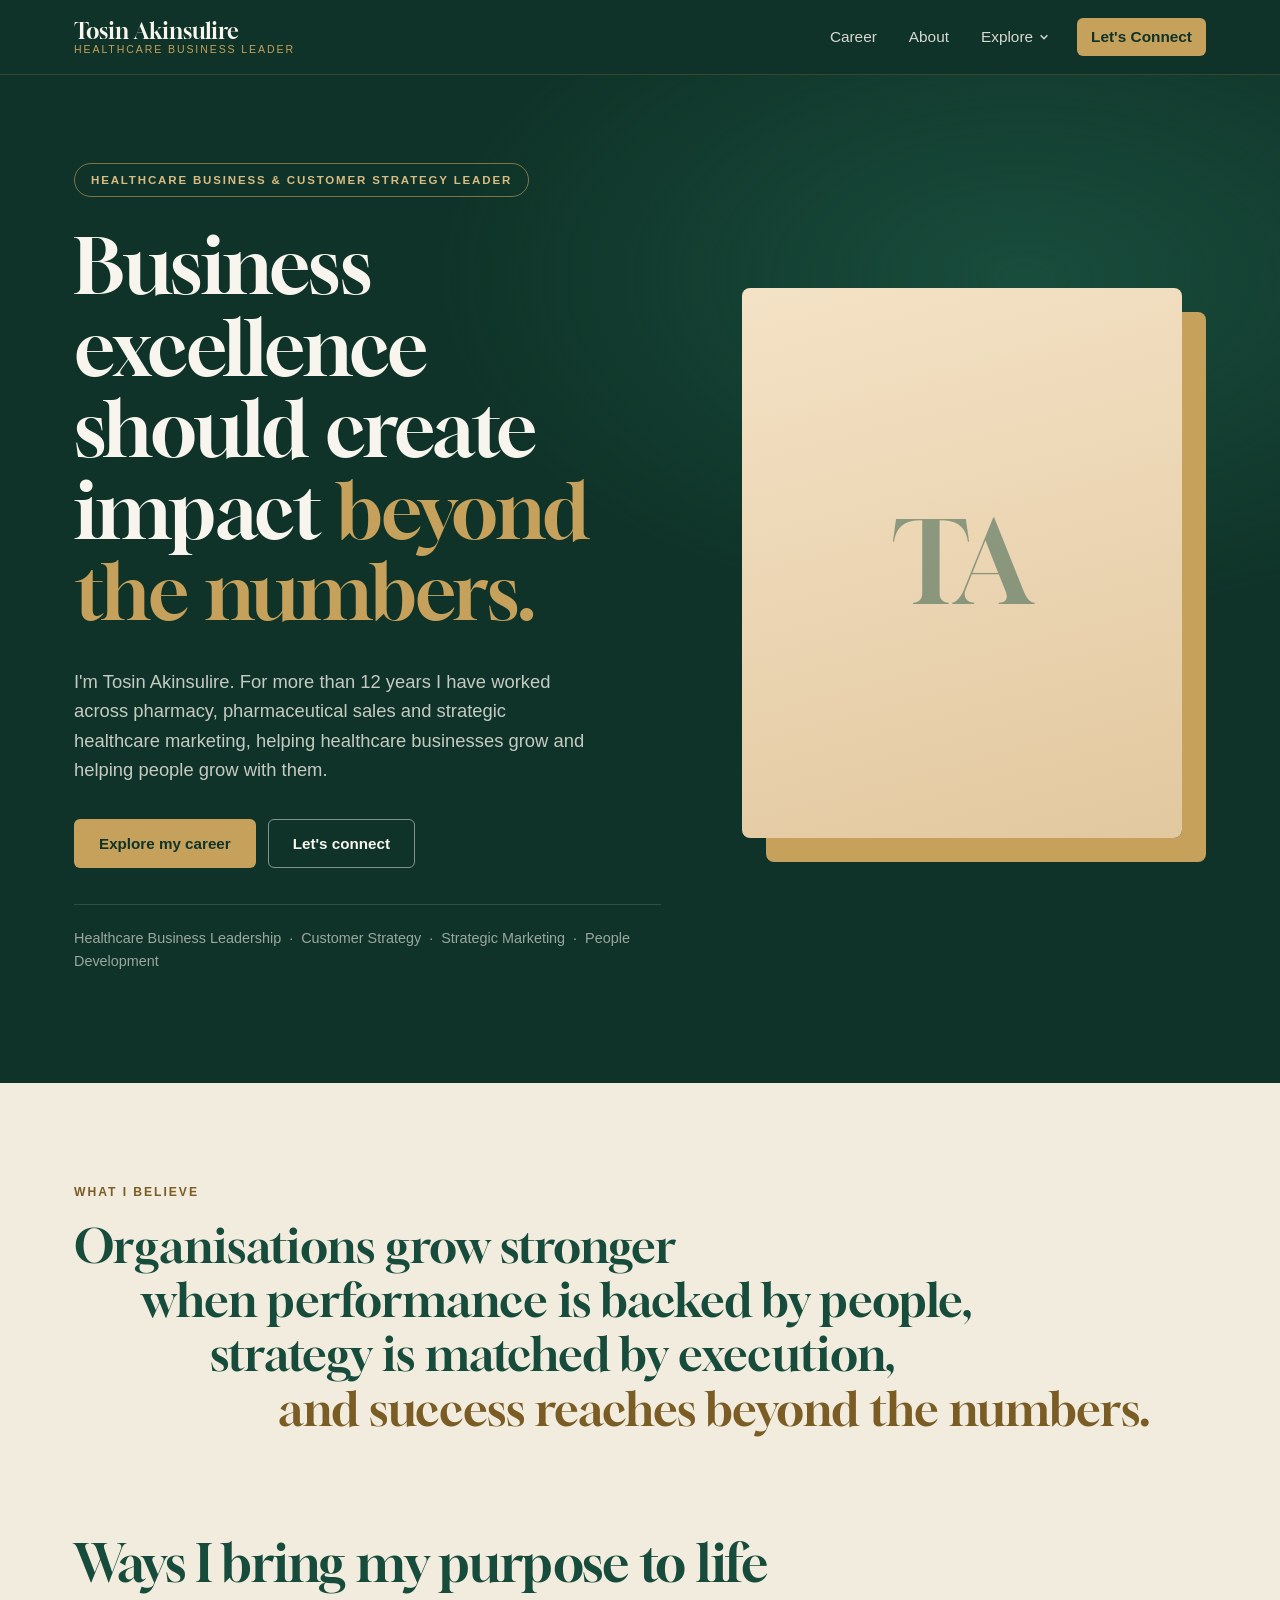
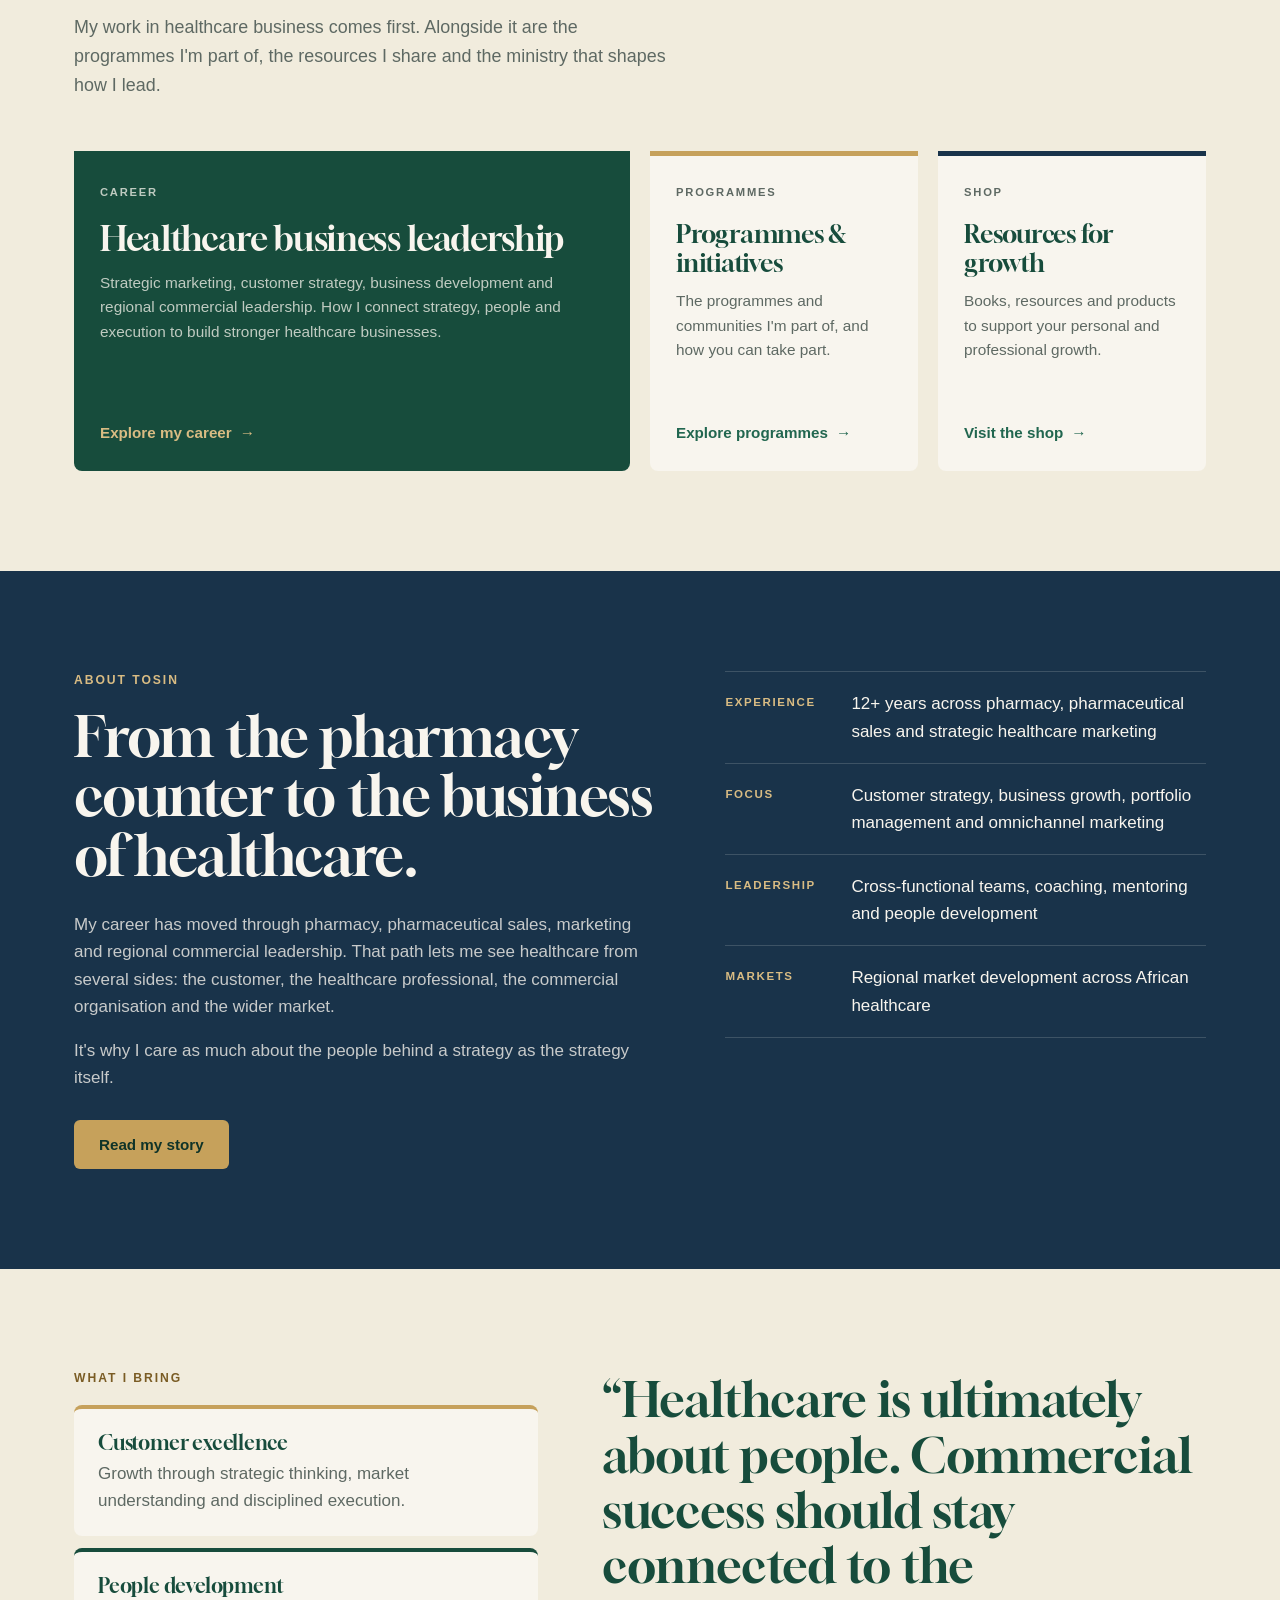
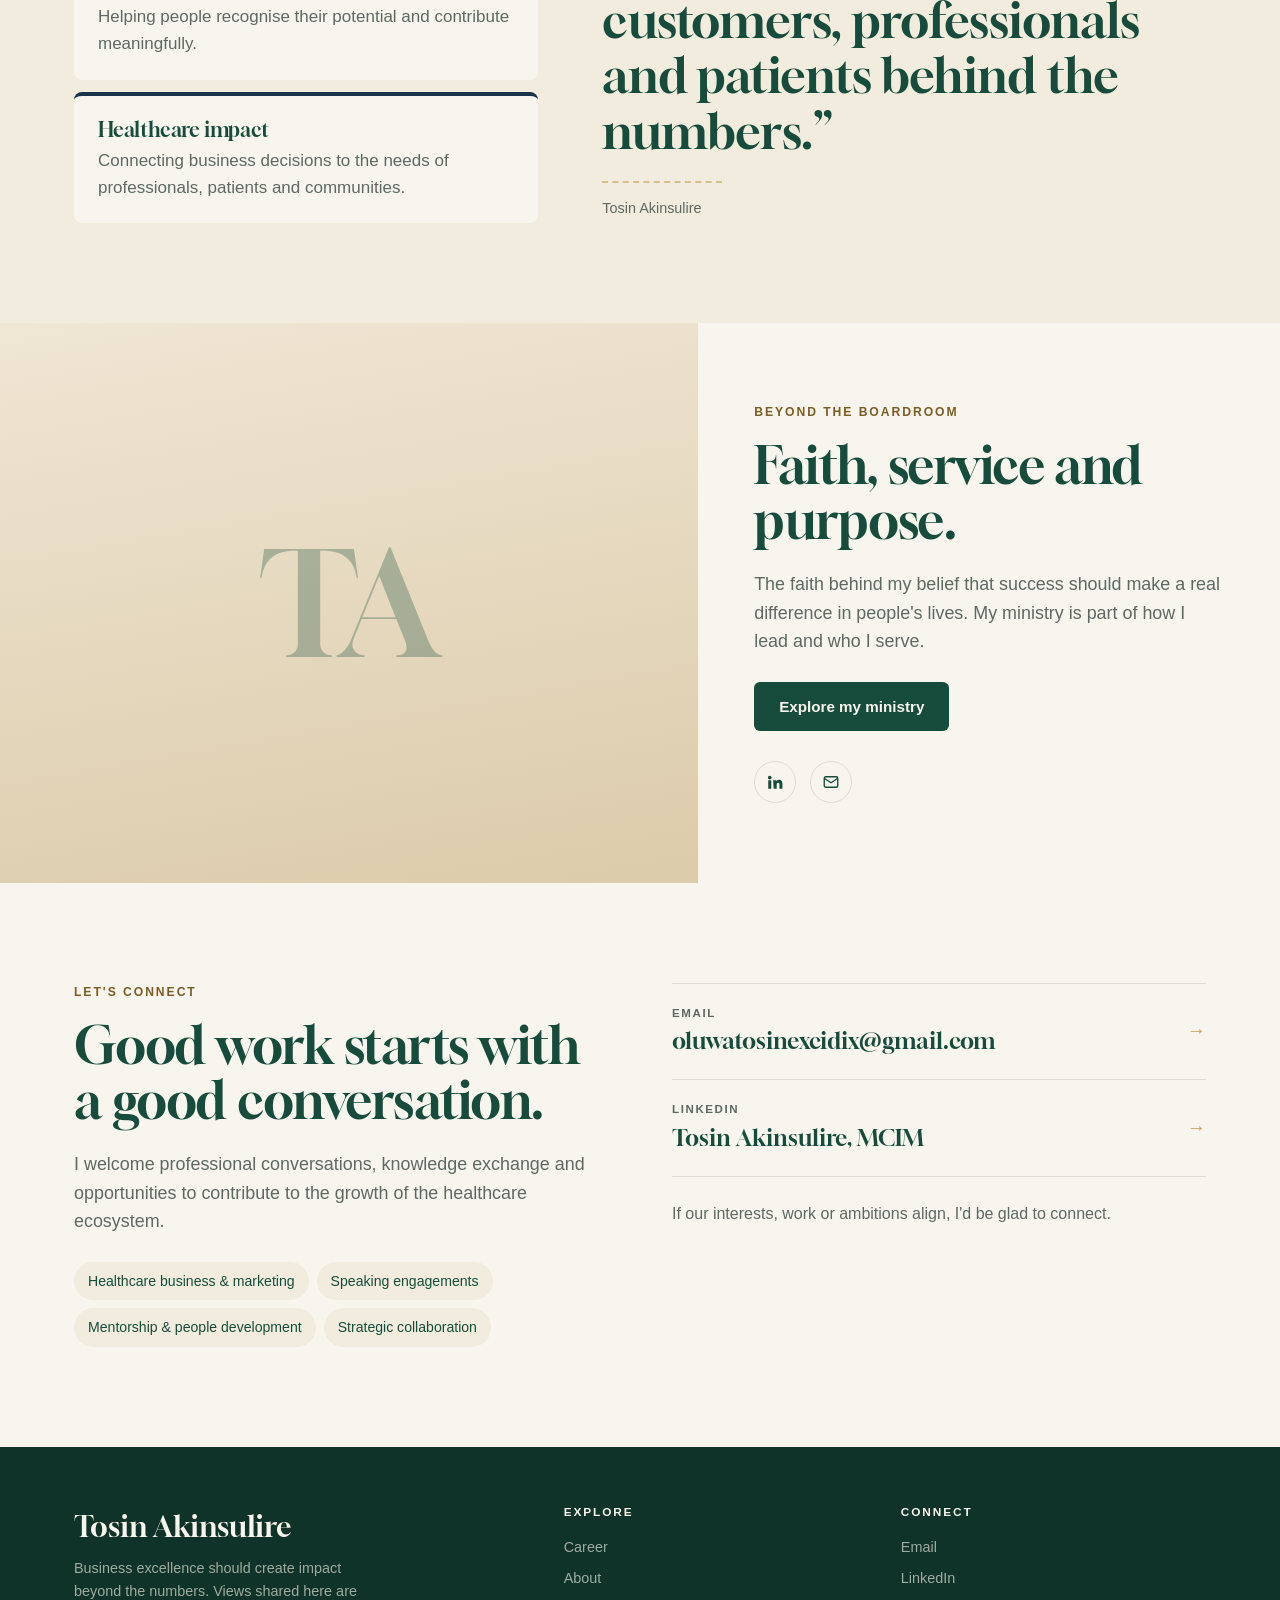
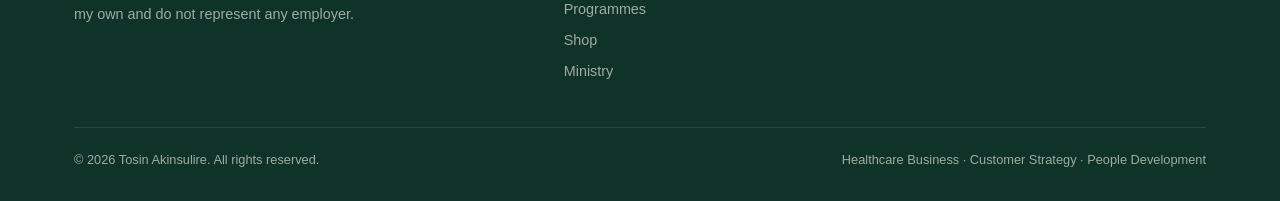
==== index.html @ 740248de "Tosin Akinsulire website Co-Authored-By: Claude Opus 5.5 <noreply@anthropic.com>" ====
<!doctype html>
<html lang="en">
<head>
<meta charset="utf-8">
<meta name="viewport" content="width=device-width, initial-scale=1">
<title>Tosin Akinsulire | Healthcare Business & Customer Strategy Leader</title>
<meta name="description" content="Tosin Akinsulire is a healthcare business and commercial leader with 12+ years across pharmacy, pharmaceutical sales and strategic healthcare marketing.">
<meta property="og:title" content="Tosin Akinsulire | Healthcare Business & Customer Strategy Leader">
<meta property="og:description" content="Tosin Akinsulire is a healthcare business and commercial leader with 12+ years across pharmacy, pharmaceutical sales and strategic healthcare marketing.">
<meta name="theme-color" content="#0F3328">
<link rel="preconnect" href="https://fonts.googleapis.com">
<link rel="preconnect" href="https://fonts.gstatic.com" crossorigin>
<link href="https://fonts.googleapis.com/css2?family=Gloock&family=Google+Sans+Flex:wght@400;500;600&display=swap" rel="stylesheet">
<link rel="stylesheet" href="assets/styles.css?v=3">
</head>
<body>
<header class="site-header">
  <div class="container nav">
    <a class="brand" href="index.html"><strong>Tosin Akinsulire</strong><small>Healthcare Business Leader</small></a>
    <button class="menu-toggle" aria-label="Open menu" aria-expanded="false"><svg viewBox="0 0 24 24" fill="none" stroke="currentColor" stroke-width="1.8"><path d="M4 7h16M4 12h16M4 17h16"/></svg></button>
    <ul class="nav-links">
      <li><a href="career.html">Career</a></li>
      <li><a href="about.html">About</a></li>
      <li class="has-dropdown">
        <button aria-expanded="false" aria-haspopup="true">Explore <svg class="caret" viewBox="0 0 12 12" fill="none" stroke="currentColor" stroke-width="1.8"><path d="M2 4l4 4 4-4"/></svg></button>
        <ul class="dropdown">
<li><a href="programmes.html"><strong>Programmes</strong><small>Initiatives and communities I'm part of</small></a></li>
<li><a href="shop.html"><strong>Shop</strong><small>Books, resources and products</small></a></li>
<li><a href="ministry.html"><strong>Ministry</strong><small>Faith, service and purpose</small></a></li>
        </ul>
      </li>
      <li><a class="nav-cta" href="#connect">Let's Connect</a></li>
    </ul>
  </div>
</header>
<main>
<section class="hero">
  <div class="container hero-grid">
    <div class="reveal">
      <span class="pill">Healthcare Business &amp; Customer Strategy Leader</span>
      <h1>Business excellence should create impact <span>beyond the numbers.</span></h1>
      <p class="intro">I'm Tosin Akinsulire. For more than 12 years I have worked across pharmacy, pharmaceutical sales and strategic healthcare marketing, helping healthcare businesses grow and helping people grow with them.</p>
      <div class="btn-row">
        <a class="btn btn-gold" href="career.html">Explore my career</a>
        <a class="btn btn-outline" href="#connect">Let's connect</a>
      </div>
      <p class="roles">Healthcare Business Leadership &nbsp;&middot;&nbsp; Customer Strategy &nbsp;&middot;&nbsp; Strategic Marketing &nbsp;&middot;&nbsp; People Development</p>
    </div>
    <div class="portrait reveal"><span class="monogram">TA</span><img src="assets/tosin.jpg" alt="Portrait of Tosin Akinsulire" onerror="this.remove()"></div>
  </div>
</section>

<section>
  <div class="container">
    <span class="kicker reveal">What I believe</span>
    <p class="manifesto reveal">
      <span>Organisations grow stronger</span>
      <span>when performance is backed by people,</span>
      <span>strategy is matched by execution,</span>
      <span>and success reaches beyond the numbers.</span>
    </p>
  </div>
</section>

<section style="padding-top:0">
  <div class="container">
    <div class="section-head reveal">
      <h2>Ways I bring my purpose to life</h2>
      <p class="lead">My work in healthcare business comes first. Alongside it are the programmes I'm part of, the resources I share and the ministry that shapes how I lead.</p>
    </div>
    <div class="ways">
      <a class="way lead-way reveal" href="career.html">
        <span class="tag">Career</span>
        <h3>Healthcare business leadership</h3>
        <p>Strategic marketing, customer strategy, business development and regional commercial leadership. How I connect strategy, people and execution to build stronger healthcare businesses.</p>
        <span class="explore">Explore my career</span>
      </a>
      <a class="way reveal" href="programmes.html">
        <span class="tag">Programmes</span>
        <h3>Programmes &amp; initiatives</h3>
        <p>The programmes and communities I'm part of, and how you can take part.</p>
        <span class="explore">Explore programmes</span>
      </a>
      <a class="way reveal" href="shop.html">
        <span class="tag">Shop</span>
        <h3>Resources for growth</h3>
        <p>Books, resources and products to support your personal and professional growth.</p>
        <span class="explore">Visit the shop</span>
      </a>
    </div>
  </div>
</section>

<section class="bg-navy about-band">
  <div class="container grid">
    <div class="reveal">
      <span class="kicker">About Tosin</span>
      <h2>From the pharmacy counter to the business of healthcare.</h2>
      <p>My career has moved through pharmacy, pharmaceutical sales, marketing and regional commercial leadership. That path lets me see healthcare from several sides: the customer, the healthcare professional, the commercial organisation and the wider market.</p>
      <p>It's why I care as much about the people behind a strategy as the strategy itself.</p>
      <a class="btn btn-gold" href="about.html" style="margin-top:12px">Read my story</a>
    </div>
    <ul class="facts reveal">
      <li><b>Experience</b><span>12+ years across pharmacy, pharmaceutical sales and strategic healthcare marketing</span></li>
      <li><b>Focus</b><span>Customer strategy, business growth, portfolio management and omnichannel marketing</span></li>
      <li><b>Leadership</b><span>Cross-functional teams, coaching, mentoring and people development</span></li>
      <li><b>Markets</b><span>Regional market development across African healthcare</span></li>
    </ul>
  </div>
</section>

<section>
  <div class="container pullquote">
    <div class="reveal">
      <span class="kicker">What I bring</span>
      <div class="cards" style="grid-template-columns:1fr;gap:12px">
        <div class="card" style="padding:22px 24px"><h3 style="font-size:1.25rem;margin-bottom:6px">Customer excellence</h3><p>Growth through strategic thinking, market understanding and disciplined execution.</p></div>
        <div class="card" style="padding:22px 24px;border-top-color:var(--forest)"><h3 style="font-size:1.25rem;margin-bottom:6px">People development</h3><p>Helping people recognise their potential and contribute meaningfully.</p></div>
        <div class="card" style="padding:22px 24px;border-top-color:var(--navy)"><h3 style="font-size:1.25rem;margin-bottom:6px">Healthcare impact</h3><p>Connecting business decisions to the needs of professionals, patients and communities.</p></div>
      </div>
    </div>
    <div class="reveal">
      <blockquote>&ldquo;Healthcare is ultimately about people. Commercial success should stay connected to the customers, professionals and patients behind the numbers.&rdquo;</blockquote>
      <cite>Tosin Akinsulire</cite>
    </div>
  </div>
</section>

<section class="feature-photo">
  <div class="wrap">
    <div class="photo"><span class="monogram">TA</span><img src="assets/tosin.jpg" alt="Portrait of Tosin Akinsulire" onerror="this.remove()"></div>
    <div class="copy reveal">
      <span class="kicker">Beyond the boardroom</span>
      <h2>Faith, service and purpose.</h2>
      <p class="lead">The faith behind my belief that success should make a real difference in people's lives. My ministry is part of how I lead and who I serve.</p>
      <div class="btn-row" style="margin-top:8px"><a class="btn btn-dark" href="ministry.html">Explore my ministry</a></div>
      <div class="socials">
        <a href="#" target="_blank" rel="noopener" aria-label="LinkedIn"><svg viewBox="0 0 24 24" fill="currentColor"><path d="M4.98 3.5a2.5 2.5 0 1 1 0 5 2.5 2.5 0 0 1 0-5zM3 9.5h4V21H3zM9.5 9.5h3.8v1.6h.05c.53-1 1.83-2.05 3.77-2.05 4.03 0 4.78 2.65 4.78 6.1V21h-4v-5.1c0-1.22-.02-2.79-1.7-2.79-1.7 0-1.96 1.33-1.96 2.7V21h-4z"/></svg></a>
        <a href="mailto:oluwatosinexcidix@gmail.com" aria-label="Email"><svg viewBox="0 0 24 24" fill="none" stroke="currentColor" stroke-width="1.8"><rect x="3" y="5" width="18" height="14" rx="2"/><path d="M3 7l9 6 9-6"/></svg></a>
      </div>
    </div>
  </div>
</section>
<section class="connect" id="connect">
  <div class="container grid">
    <div class="reveal">
      <span class="kicker">Let's connect</span>
      <h2>Good work starts with a good conversation.</h2>
      <p class="lead">I welcome professional conversations, knowledge exchange and opportunities to contribute to the growth of the healthcare ecosystem.</p>
      <ul class="topics">
        <li>Healthcare business &amp; marketing</li>
        <li>Speaking engagements</li>
        <li>Mentorship &amp; people development</li>
        <li>Strategic collaboration</li>
      </ul>
    </div>
    <div class="contact-rows reveal">
      <a href="mailto:oluwatosinexcidix@gmail.com"><span><small>Email</small><span class="v">oluwatosinexcidix@gmail.com</span></span></a>
      <a href="#" target="_blank" rel="noopener"><span><small>LinkedIn</small><span class="v">Tosin Akinsulire, MCIM</span></span></a>
      <p class="lead" style="margin-top:24px;font-size:1rem">If our interests, work or ambitions align, I'd be glad to connect.</p>
    </div>
  </div>
</section>
</main>
<footer class="site-footer">
  <div class="container">
    <div class="footer-grid">
      <div class="footer-brand"><strong>Tosin Akinsulire</strong><p style="max-width:38ch">Business excellence should create impact beyond the numbers. Views shared here are my own and do not represent any employer.</p></div>
      <div><h4>Explore</h4><ul><li><a href="career.html">Career</a></li><li><a href="about.html">About</a></li><li><a href="programmes.html">Programmes</a></li><li><a href="shop.html">Shop</a></li><li><a href="ministry.html">Ministry</a></li></ul></div>
      <div><h4>Connect</h4><ul><li><a href="mailto:oluwatosinexcidix@gmail.com">Email</a></li><li><a href="#" target="_blank" rel="noopener">LinkedIn</a></li></ul></div>
    </div>
    <div class="footer-base"><span>&copy; <span id="year">2026</span> Tosin Akinsulire. All rights reserved.</span><span>Healthcare Business &middot; Customer Strategy &middot; People Development</span></div>
  </div>
</footer>
<script src="assets/main.js"></script>
</body>
</html>
---- assets/styles.css ----
/* Tosin Akinsulire: own design blending ideas from Simon Sinek, Amy Cuddy and Sarah Jakes Roberts */
:root {
  --forest: #174C3C;
  --forest-deep: #0F3328;
  --emerald: #21664F;
  --navy: #19334A;
  --cream: #F1ECDD;        /* Simon-style warm cream */
  --ivory: #F8F5EE;
  --gold: #C6A15B;
  --gold-soft: #D9BC83;
  --gold-dark: #7A5C24;    /* gold for text on light backgrounds (readable) */
  --ink: #1D2622;
  --muted: #5E6963;
  --line: rgba(29, 38, 34, .12);
  --display: "Gloock", Georgia, serif;
  --sans: "Google Sans Flex", "Helvetica Neue", Helvetica, Arial, sans-serif;
  --max: 1180px;
}

* { box-sizing: border-box; }
html { scroll-behavior: smooth; }
body { margin: 0; font-family: var(--sans); font-size: 17px; line-height: 1.6; color: var(--ink); background: var(--cream); -webkit-font-smoothing: antialiased; }
img { max-width: 100%; display: block; }
a { color: inherit; }
p { margin: 0 0 1em; }
h1, h2, h3 { font-family: var(--display); font-weight: 400; margin: 0 0 .45em; line-height: 1.06; letter-spacing: -.01em; }
h1 { font-size: clamp(2.6rem, 6vw, 4.9rem); }
h2 { font-size: clamp(2rem, 4vw, 3.2rem); }
h3 { font-size: 1.55rem; line-height: 1.15; }

.container { width: 100%; max-width: var(--max); margin: 0 auto; padding: 0 24px; }
.kicker { display: block; font-size: .76rem; font-weight: 600; letter-spacing: .16em; text-transform: uppercase; color: var(--gold); margin-bottom: 16px; }
.lead { font-size: 1.12rem; color: var(--muted); max-width: 60ch; }

/* Gold pill badge (Amy Cuddy) */
.pill {
  display: inline-block; padding: 7px 16px; border-radius: 999px; border: 1px solid rgba(198, 161, 91, .6);
  font-size: .72rem; font-weight: 600; letter-spacing: .16em; text-transform: uppercase; color: var(--gold-soft);
  margin-bottom: 28px;
}

/* Buttons: squared, sturdy (Amy Cuddy) */
.btn {
  display: inline-flex; align-items: center; justify-content: center; gap: 10px;
  padding: 15px 24px; border-radius: 6px; border: 1.5px solid transparent;
  font: 600 .95rem var(--sans); text-decoration: none; cursor: pointer;
  transition: background .2s, color .2s, border-color .2s, transform .2s;
}
.btn:hover { transform: translateY(-1px); }
.btn-gold { background: var(--gold); color: var(--forest-deep); }
.btn-gold:hover { background: var(--gold-soft); }
.btn-outline { border-color: rgba(248, 245, 238, .5); color: var(--ivory); }
.btn-outline:hover { border-color: var(--ivory); background: rgba(248, 245, 238, .08); }
.btn-dark { background: var(--forest); color: var(--ivory); }
.btn-dark:hover { background: var(--emerald); }
.btn-row { display: flex; flex-wrap: wrap; gap: 12px; }

/* Text link with arrow (Simon Sinek) */
.explore { white-space: nowrap; display: inline-flex; align-items: center; gap: 8px; font-weight: 600; font-size: .95rem; color: var(--emerald); text-decoration: none; }
.explore::after { content: "\2192"; transition: transform .2s; }
.explore:hover::after { transform: translateX(4px); }

/* Header */
.site-header { position: sticky; top: 0; z-index: 50; background: var(--forest-deep); color: var(--ivory); border-bottom: 1px solid rgba(198, 161, 91, .2); }
.nav { display: flex; align-items: center; justify-content: space-between; height: 74px; }
.brand { text-decoration: none; line-height: 1.1; }
.brand strong { display: block; font-family: var(--display); font-weight: 400; font-size: 1.4rem; }
.brand small { display: block; font-size: .66rem; letter-spacing: .18em; text-transform: uppercase; color: var(--gold); }
.nav-links { display: flex; align-items: center; gap: 4px; list-style: none; margin: 0; padding: 0; }
.nav-links > li { position: relative; }
.nav-links > li > a, .nav-links > li > button {
  display: inline-flex; align-items: center; gap: 6px; padding: 10px 14px;
  color: rgba(248, 245, 238, .86); text-decoration: none; background: none; border: 0; cursor: pointer; font: 500 .96rem var(--sans);
}
.nav-links > li > a:hover, .nav-links > li > button:hover, .nav-links a[aria-current="page"] { color: var(--gold-soft); }
.nav-links .nav-cta { background: var(--gold); color: var(--forest-deep) !important; border-radius: 6px; margin-left: 10px; font-weight: 600; }
.nav-links .nav-cta:hover { background: var(--gold-soft); }
.caret { width: 10px; height: 10px; transition: transform .2s; }
.has-dropdown.open .caret { transform: rotate(180deg); }
.dropdown {
  position: absolute; top: calc(100% + 12px); left: 50%; transform: translate(-50%, 6px);
  min-width: 290px; padding: 8px; margin: 0; list-style: none;
  background: var(--ivory); border-radius: 10px; box-shadow: 0 22px 50px rgba(8, 26, 20, .25);
  opacity: 0; visibility: hidden; transition: all .2s ease;
}
.has-dropdown.open .dropdown, .has-dropdown:focus-within .dropdown { opacity: 1; visibility: visible; transform: translate(-50%, 0); }
@media (hover: hover) and (min-width: 921px) { .has-dropdown:hover .dropdown { opacity: 1; visibility: visible; transform: translate(-50%, 0); } }
.dropdown a { display: block; padding: 12px 14px; border-radius: 8px; text-decoration: none; color: var(--ink); border-left: 3px solid transparent; }
.dropdown a strong { display: block; font-family: var(--display); font-weight: 400; font-size: 1.15rem; color: var(--forest); }
.dropdown a small { display: block; font-size: .82rem; color: var(--muted); line-height: 1.4; }
.dropdown a:hover { background: var(--cream); border-left-color: var(--gold); }
.menu-toggle { display: none; background: none; border: 0; color: var(--ivory); padding: 8px; cursor: pointer; }
.menu-toggle svg { width: 28px; height: 28px; }
@media (max-width: 920px) {
  .menu-toggle { display: block; }
  .nav-links { position: absolute; top: 74px; left: 0; right: 0; flex-direction: column; align-items: stretch; gap: 0; background: var(--forest-deep); padding: 10px 16px 22px; display: none; border-bottom: 1px solid rgba(198, 161, 91, .2); }
  .nav-links.open { display: flex; }
  .nav-links > li > a, .nav-links > li > button { width: 100%; justify-content: space-between; padding: 15px 8px; border-bottom: 1px solid rgba(248, 245, 238, .08); }
  .nav-links .nav-cta { margin: 14px 0 0; justify-content: center; }
  .dropdown { position: static; transform: none; min-width: 0; box-shadow: none; background: rgba(248, 245, 238, .05); display: none; opacity: 1; visibility: visible; margin: 6px 0; }
  .has-dropdown.open .dropdown { display: block; transform: none; }
  .dropdown a strong { color: var(--ivory); }
  .dropdown a small { color: rgba(248, 245, 238, .6); }
  .dropdown a:hover { background: rgba(248, 245, 238, .06); }
}

/* Hero (Simon Sinek green + Amy Cuddy layout) */
.hero { background: radial-gradient(900px 520px at 80% 20%, rgba(33, 102, 79, .5), transparent 65%), var(--forest-deep); color: var(--ivory); padding: 88px 0 96px; overflow: hidden; }
.hero-grid { display: grid; grid-template-columns: 1.1fr .9fr; gap: 64px; align-items: center; }
.hero h1 { color: var(--ivory); }
.hero h1 span { color: var(--gold); }
.hero .intro { font-size: 1.15rem; color: rgba(248, 245, 238, .78); max-width: 50ch; margin-bottom: 34px; }
.hero .roles { margin-top: 36px; padding-top: 22px; border-top: 1px solid rgba(248, 245, 238, .14); font-size: .9rem; color: rgba(248, 245, 238, .6); }

.portrait { position: relative; aspect-ratio: 4 / 5; width: 100%; max-width: 440px; margin: 0 24px 24px auto; border-radius: 8px; overflow: hidden; background: linear-gradient(165deg, #F4E2C6, #E2C89F); display: grid; place-items: center; box-shadow: 24px 24px 0 var(--gold); }
.portrait > * { grid-area: 1 / 1; }
.portrait img { width: 100%; height: 100%; object-fit: cover; position: relative; z-index: 1; }
.portrait .monogram { font-family: var(--display); font-size: 7rem; color: rgba(23, 76, 60, .45); }
@media (max-width: 920px) {
  .hero { padding: 60px 0 76px; }
  .hero-grid { grid-template-columns: 1fr; gap: 52px; }
  .portrait { max-width: 320px; margin: 0 auto 0 0; box-shadow: 16px 16px 0 var(--gold); }
}

@media (min-width: 921px) { .story-grid { grid-template-columns: .9fr 1.1fr; } }

/* Inner page hero */
.page-hero { background: var(--forest-deep); color: var(--ivory); padding: 80px 0 76px; }
.page-hero h1 { color: var(--ivory); max-width: 18ch; }
.page-hero .lead { color: rgba(248, 245, 238, .74); }

/* Sections */
section { padding: 100px 0; }
.bg-ivory { background: var(--ivory); }
.bg-navy { background: var(--navy); color: var(--ivory); }
.bg-navy h2, .bg-navy h3 { color: var(--ivory); }
.bg-navy .lead, .bg-navy p { color: rgba(248, 245, 238, .78); }
.bg-forest { background: var(--forest); color: var(--ivory); }
.bg-forest h2, .bg-forest h3 { color: var(--ivory); }
.bg-forest p { color: rgba(248, 245, 238, .78); }
.section-head { max-width: 720px; margin-bottom: 52px; }
.section-head h2 { color: var(--forest); }
@media (max-width: 700px) { section { padding: 70px 0; } }

/* Manifesto, staggered lines (Simon Sinek) */
.manifesto { font-family: var(--display); font-size: clamp(1.7rem, 3.6vw, 3rem); line-height: 1.18; color: var(--forest); margin: 0; }
.manifesto span { display: block; }
.manifesto span:nth-child(2) { padding-left: 6%; }
.manifesto span:nth-child(3) { padding-left: 12%; }
.manifesto span:nth-child(4) { padding-left: 18%; color: var(--gold); }
@media (max-width: 700px) { .manifesto span { padding-left: 0 !important; } }

/* Purpose cards with coloured top rule (Simon Sinek) */
.ways { display: grid; grid-template-columns: repeat(4, 1fr); gap: 20px; }
.way { display: flex; flex-direction: column; background: var(--ivory); border-top: 5px solid var(--forest); border-radius: 0 0 8px 8px; padding: 28px 26px 26px; min-height: 320px; text-decoration: none; transition: transform .25s, box-shadow .25s; }
.way:nth-child(2) { border-top-color: var(--gold); }
.way:nth-child(3) { border-top-color: var(--navy); }
.way:nth-child(4) { border-top-color: var(--emerald); }
.way:hover { transform: translateY(-4px); box-shadow: 0 18px 40px rgba(23, 76, 60, .12); }
.way h3 { color: var(--forest); margin-bottom: 12px; }
.way p { color: var(--muted); font-size: .96rem; flex: 1; }
.way .tag { font-size: .7rem; font-weight: 600; letter-spacing: .16em; text-transform: uppercase; color: var(--muted); margin-bottom: 18px; }
.way.lead-way { grid-column: span 2; background: var(--forest); }
.way.lead-way h3 { color: var(--ivory); font-size: 2.1rem; }
.way.lead-way p, .way.lead-way .tag { color: rgba(248, 245, 238, .75); }
.way.lead-way .explore { color: var(--gold-soft); }
@media (max-width: 980px) { .ways { grid-template-columns: 1fr 1fr; } }
@media (max-width: 620px) { .ways { grid-template-columns: 1fr; } .way.lead-way { grid-column: auto; } .way { min-height: 0; } }

/* About band (Amy Cuddy) */
.about-band .grid { display: grid; grid-template-columns: 1.1fr .9fr; gap: 64px; align-items: start; }
.about-band h2 { font-size: clamp(2.2rem, 4.4vw, 3.6rem); }
.facts { list-style: none; margin: 0; padding: 0; border-top: 1px solid rgba(248, 245, 238, .16); }
.facts li { padding: 18px 0; border-bottom: 1px solid rgba(248, 245, 238, .16); display: grid; grid-template-columns: 110px 1fr; gap: 16px; }
.facts li b { font-size: .72rem; letter-spacing: .14em; text-transform: uppercase; color: var(--gold-soft); font-weight: 600; padding-top: 3px; }
@media (max-width: 860px) { .about-band .grid { grid-template-columns: 1fr; gap: 40px; } }

/* Pull quote (Simon Sinek) */
.pullquote { display: grid; grid-template-columns: 1fr 1.3fr; gap: 64px; align-items: center; }
.pullquote blockquote { margin: 0; font-family: var(--display); font-size: clamp(1.9rem, 3.8vw, 3rem); line-height: 1.15; color: var(--forest); }
.pullquote cite { display: block; margin-top: 22px; padding-top: 14px; border-top: 2px dashed rgba(198, 161, 91, .6); width: 120px; font-style: normal; font-size: .9rem; color: var(--muted); }
@media (max-width: 860px) { .pullquote { grid-template-columns: 1fr; gap: 28px; } }

/* Portrait feature for faith / ministry (Sarah Jakes Roberts) */
.feature-photo { padding: 0; background: var(--ivory); }
.feature-photo .wrap { display: grid; grid-template-columns: 1.2fr 1fr; min-height: 560px; }
.feature-photo .photo { background: linear-gradient(170deg, #EFE6D4, #DCCBAA); display: grid; place-items: center; position: relative; overflow: hidden; }
.feature-photo .photo > * { grid-area: 1 / 1; }
.feature-photo .photo img { width: 100%; height: 100%; object-fit: cover; position: relative; z-index: 1; }
.feature-photo .photo .monogram { font-family: var(--display); font-size: 9rem; color: rgba(23, 76, 60, .3); }
.feature-photo .copy { padding: 80px 56px; display: flex; flex-direction: column; justify-content: center; }
.feature-photo .copy h2 { color: var(--forest); }
.socials { display: flex; gap: 14px; margin-top: 30px; }
.socials a { width: 42px; height: 42px; border-radius: 50%; border: 1px solid var(--line); display: grid; place-items: center; color: var(--forest); transition: background .2s, color .2s; }
.socials a:hover { background: var(--forest); color: var(--ivory); }
.socials svg { width: 18px; height: 18px; }
@media (max-width: 860px) { .feature-photo .wrap { grid-template-columns: 1fr; } .feature-photo .photo { min-height: 340px; } .feature-photo .copy { padding: 56px 24px; } }

/* Generic cards */
.cards { display: grid; grid-template-columns: repeat(3, 1fr); gap: 20px; }
.cards.two { grid-template-columns: repeat(2, 1fr); }
.card { background: var(--ivory); border-radius: 8px; padding: 30px; border-top: 4px solid var(--gold); }
.card h3 { color: var(--forest); }
.card p { color: var(--muted); margin: 0; }
.card .num { font-family: var(--display); color: var(--gold); font-size: 1.2rem; display: block; margin-bottom: 12px; }
.bg-ivory .card { background: var(--cream); }
.bg-forest .card, .bg-navy .card { background: rgba(248, 245, 238, .06); border-top-color: var(--gold); }
.bg-forest .card h3, .bg-navy .card h3 { color: var(--ivory); }
.bg-forest .card p, .bg-navy .card p { color: rgba(248, 245, 238, .78); }
@media (max-width: 900px) { .cards, .cards.two { grid-template-columns: 1fr; } }

.split { display: grid; grid-template-columns: 1fr 1fr; gap: 64px; align-items: start; }
@media (max-width: 860px) { .split { grid-template-columns: 1fr; gap: 36px; } }
.check-list { list-style: none; margin: 0; padding: 0; }
.check-list li { padding: 16px 0 16px 32px; border-bottom: 1px solid var(--line); position: relative; font-weight: 500; }
.check-list li::before { content: ""; position: absolute; left: 0; top: 25px; width: 16px; height: 2px; background: var(--gold); }

.pvm { display: grid; grid-template-columns: repeat(3, 1fr); gap: 20px; }
.pvm > div { background: var(--cream); border-radius: 8px; padding: 30px; }
.pvm h3 { font-family: var(--sans); font-size: .78rem; font-weight: 600; letter-spacing: .16em; text-transform: uppercase; color: var(--gold); }
.pvm p { font-family: var(--display); font-size: 1.3rem; line-height: 1.3; color: var(--forest); margin: 0; }
@media (max-width: 860px) { .pvm { grid-template-columns: 1fr; } }

.soon { background: var(--ivory); border-radius: 10px; border-top: 5px solid var(--gold); padding: 52px 44px; max-width: 780px; }
.soon h2 { color: var(--forest); }
.soon p { color: var(--muted); }

/* Connect (Simon Sinek "stay inspired" layout) */
.connect { background: var(--ivory); }
.connect .grid { display: grid; grid-template-columns: 1fr 1fr; gap: 64px; align-items: start; }
.connect h2 { color: var(--forest); }
.contact-rows a { display: flex; justify-content: space-between; align-items: center; gap: 16px; padding: 20px 0; border-bottom: 1px solid var(--line); text-decoration: none; word-break: break-word; }
.contact-rows a:first-child { border-top: 1px solid var(--line); }
.contact-rows small { display: block; font-size: .72rem; letter-spacing: .14em; text-transform: uppercase; color: var(--muted); font-weight: 600; }
.contact-rows span.v { font-family: var(--display); font-size: 1.45rem; color: var(--forest); }
.contact-rows a::after { content: "\2192"; color: var(--gold); font-size: 1.2rem; transition: transform .2s; }
.contact-rows a:hover::after { transform: translateX(4px); }
.topics { list-style: none; margin: 26px 0 0; padding: 0; display: flex; flex-wrap: wrap; gap: 8px; }
.topics li { padding: 8px 14px; border-radius: 999px; background: var(--cream); font-size: .88rem; color: var(--forest); }
@media (max-width: 860px) { .connect .grid { grid-template-columns: 1fr; gap: 36px; } }

/* Footer */
.site-footer { background: var(--forest-deep); color: rgba(248, 245, 238, .62); padding: 56px 0 30px; font-size: .9rem; }
.footer-grid { display: grid; grid-template-columns: 1.5fr 1fr 1fr; gap: 32px; padding-bottom: 36px; border-bottom: 1px solid rgba(248, 245, 238, .1); }
.footer-grid h4 { margin: 0 0 14px; color: var(--ivory); font-size: .74rem; letter-spacing: .16em; text-transform: uppercase; }
.footer-grid ul { list-style: none; margin: 0; padding: 0; }
.footer-grid li { margin-bottom: 8px; }
.footer-grid a { text-decoration: none; }
.footer-grid a:hover { color: var(--gold-soft); }
.footer-brand strong { display: block; font-family: var(--display); font-weight: 400; color: var(--ivory); font-size: 1.8rem; margin-bottom: 8px; }
.footer-base { display: flex; flex-wrap: wrap; justify-content: space-between; gap: 10px; padding-top: 22px; font-size: .8rem; }
@media (max-width: 760px) { .footer-grid { grid-template-columns: 1fr 1fr; } .footer-brand { grid-column: 1 / -1; } }

/* Readability: darker gold on light backgrounds, lighter gold and ivory headings on dark ones */
.kicker, .pvm h3, .card .num, .manifesto span:nth-child(4) { color: var(--gold-dark); }
.hero .kicker, .page-hero .kicker, .bg-navy .kicker, .bg-forest .kicker,
.bg-navy .card .num, .bg-forest .card .num { color: var(--gold-soft); }
.bg-forest .section-head h2, .bg-navy .section-head h2 { color: var(--ivory); }

/* Reveal */
.reveal { opacity: 0; transform: translateY(20px); transition: opacity .7s ease, transform .7s ease; }
.reveal.in { opacity: 1; transform: none; }
@media (prefers-reduced-motion: reduce) { .reveal { opacity: 1; transform: none; transition: none; } html { scroll-behavior: auto; } }
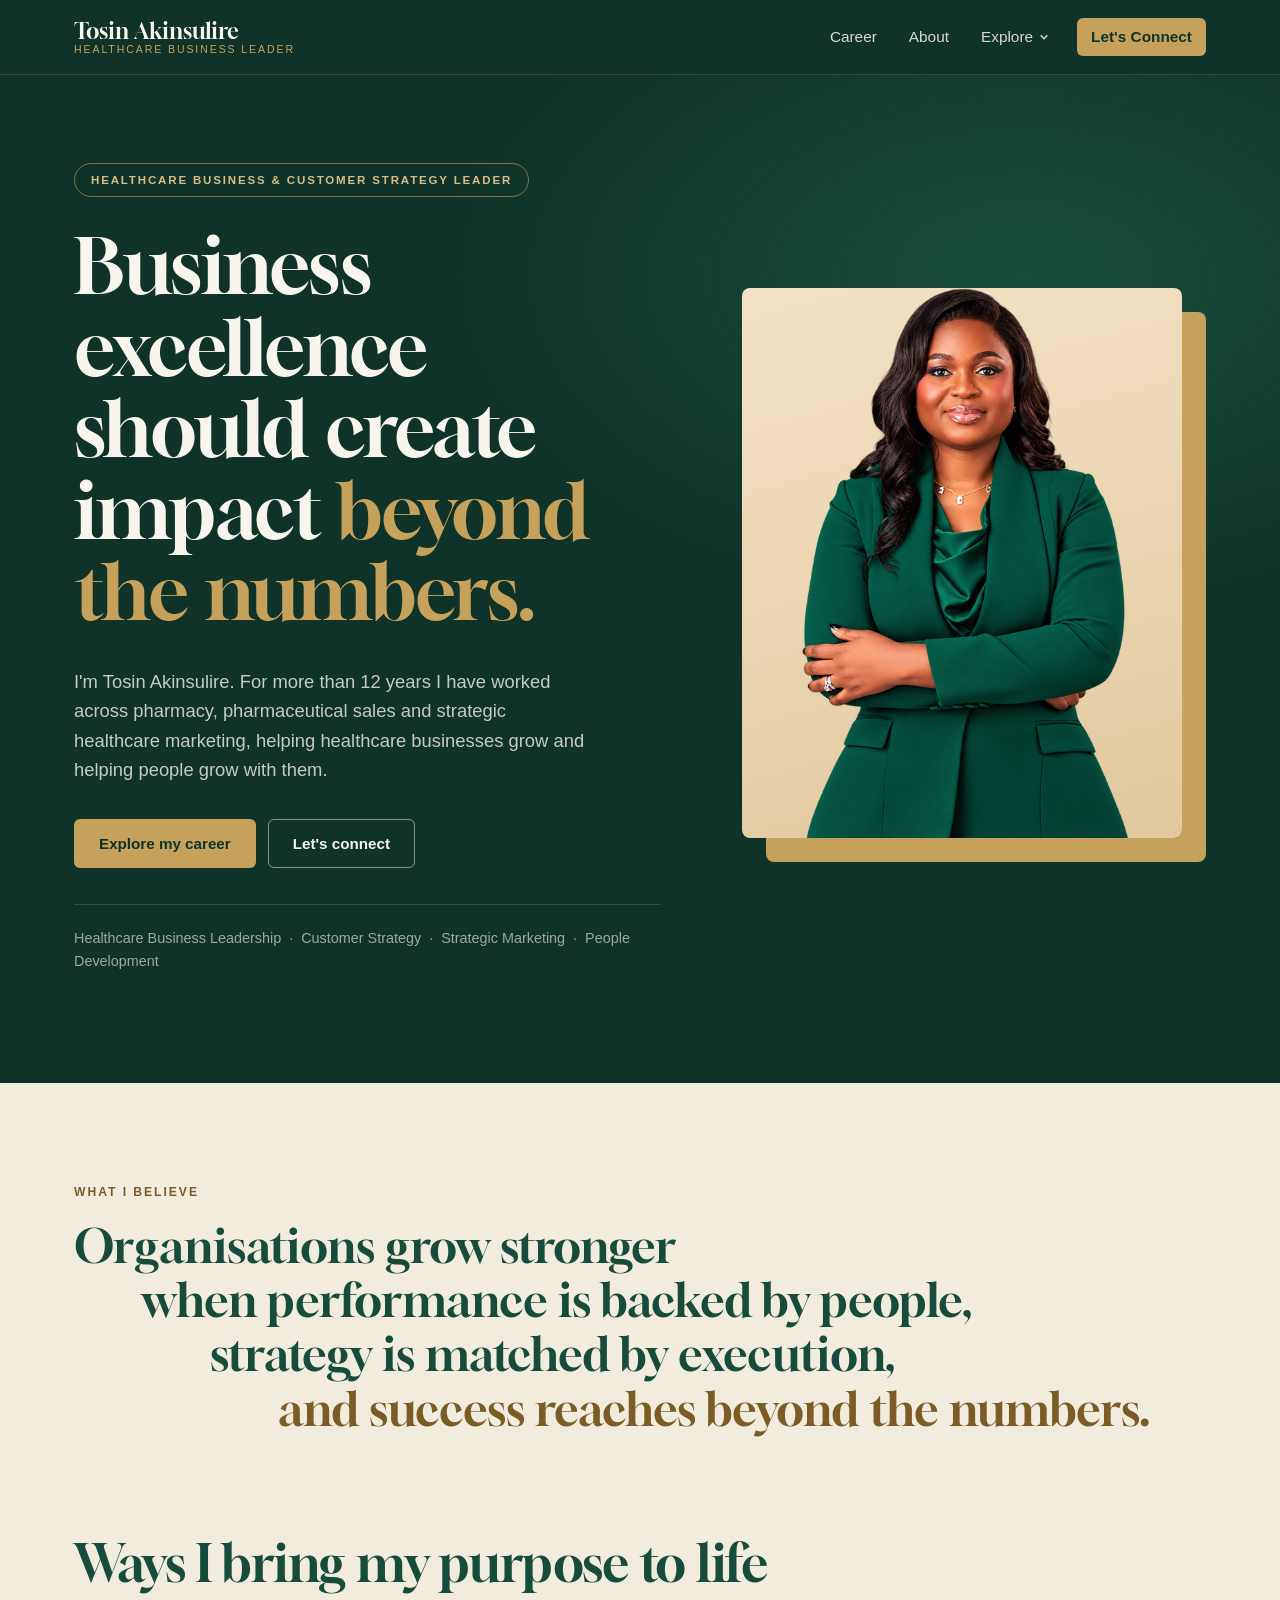
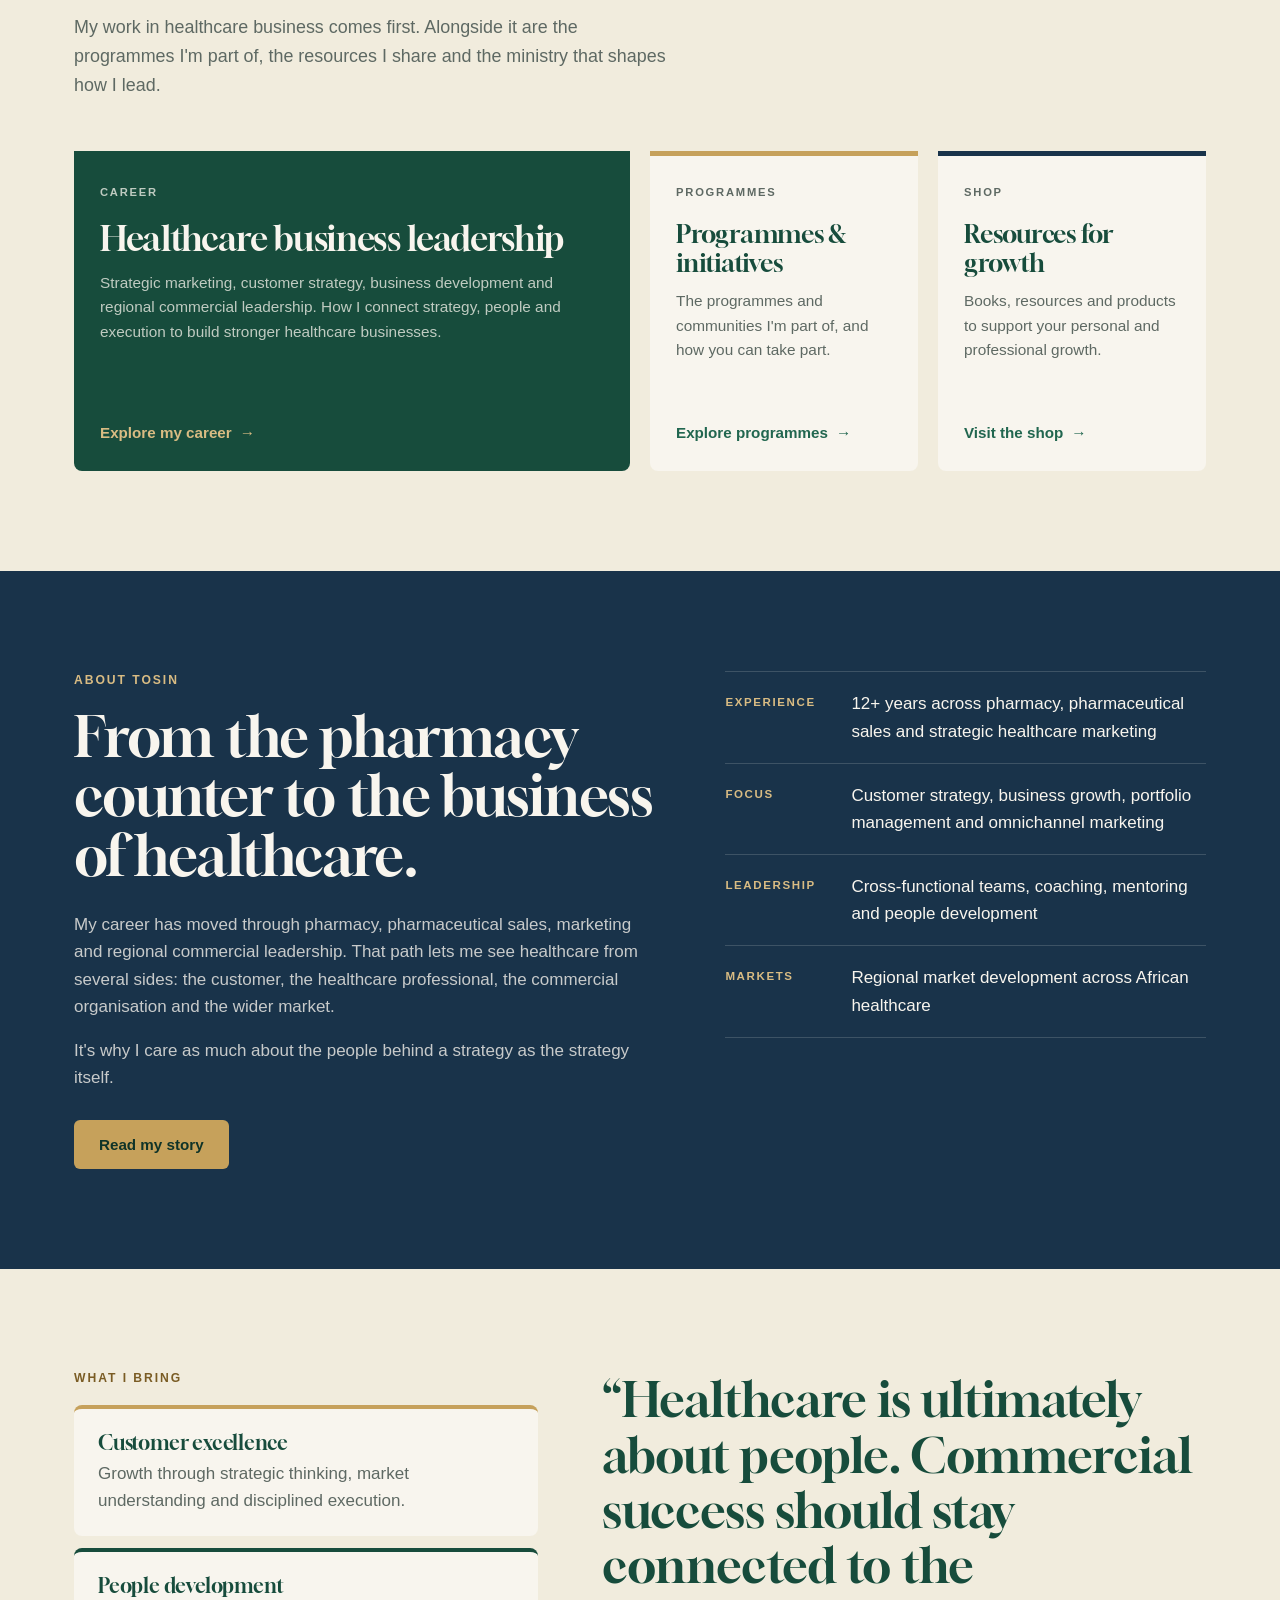
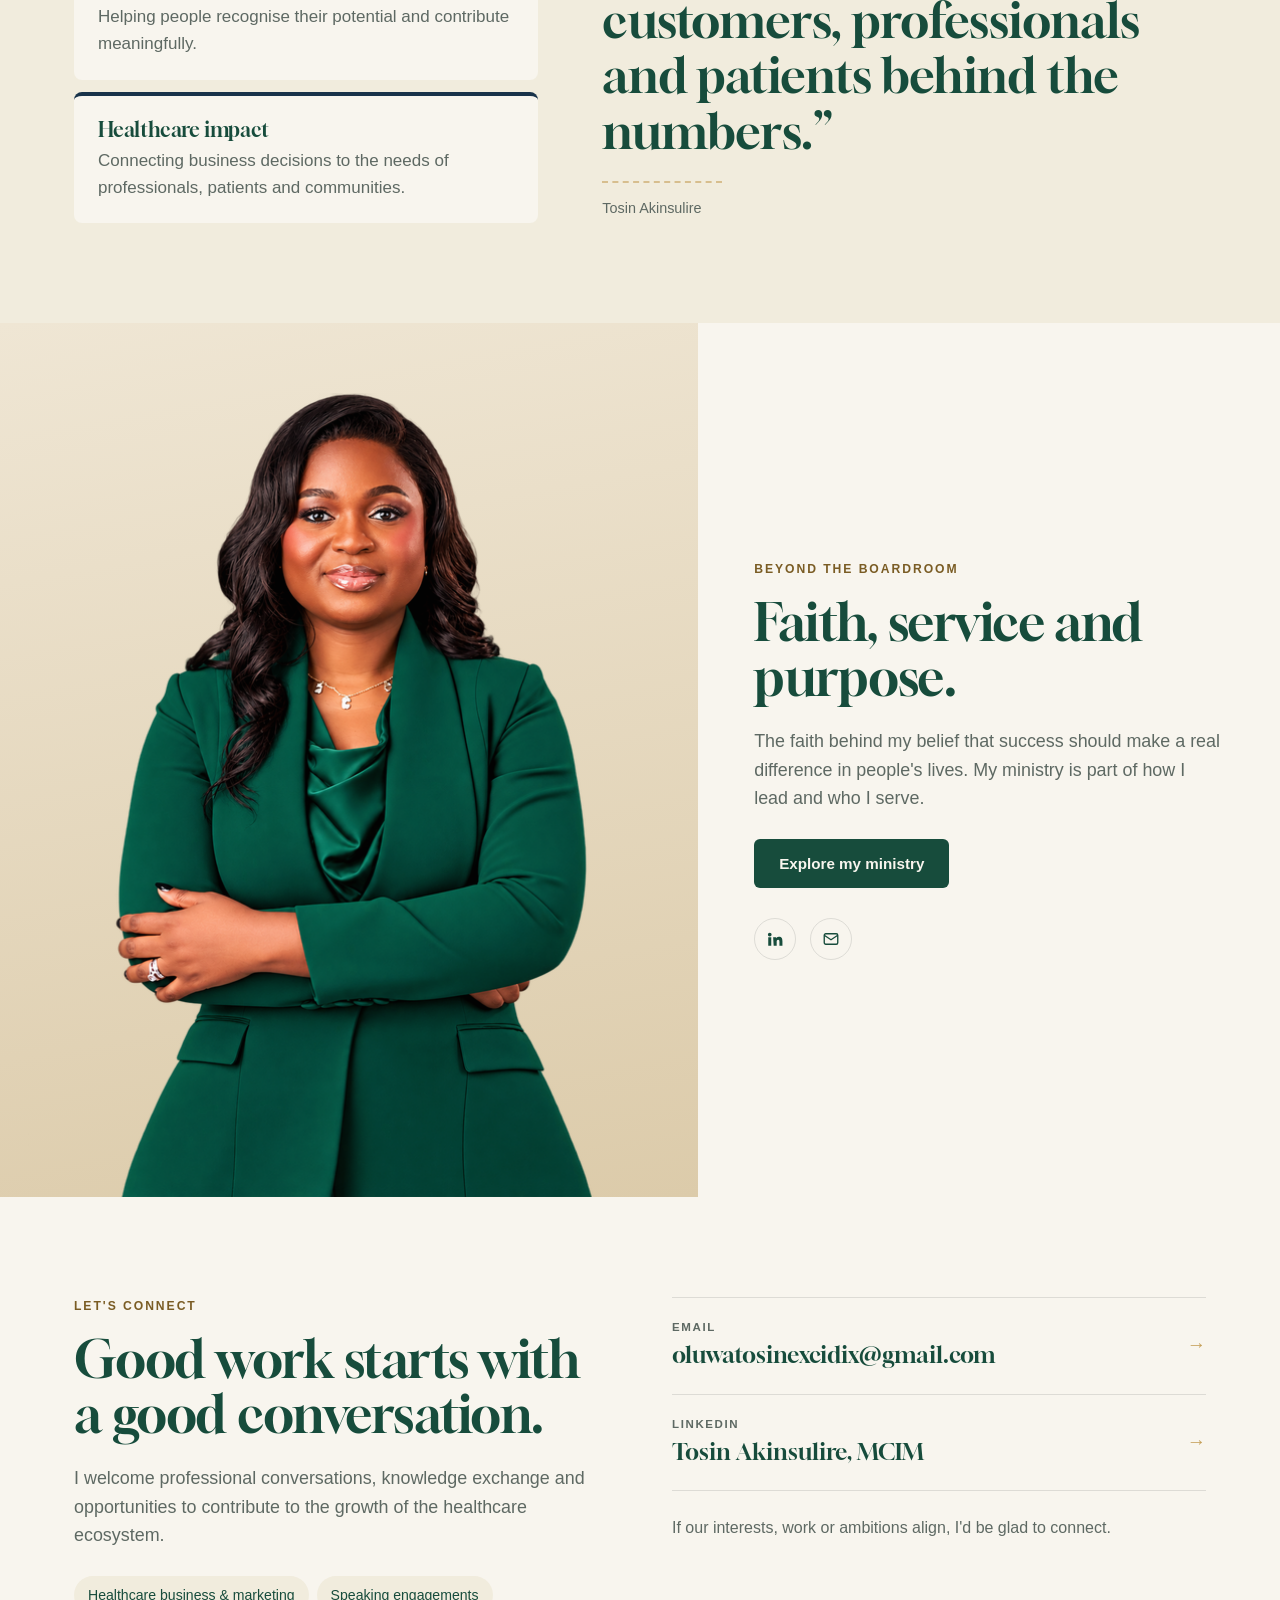
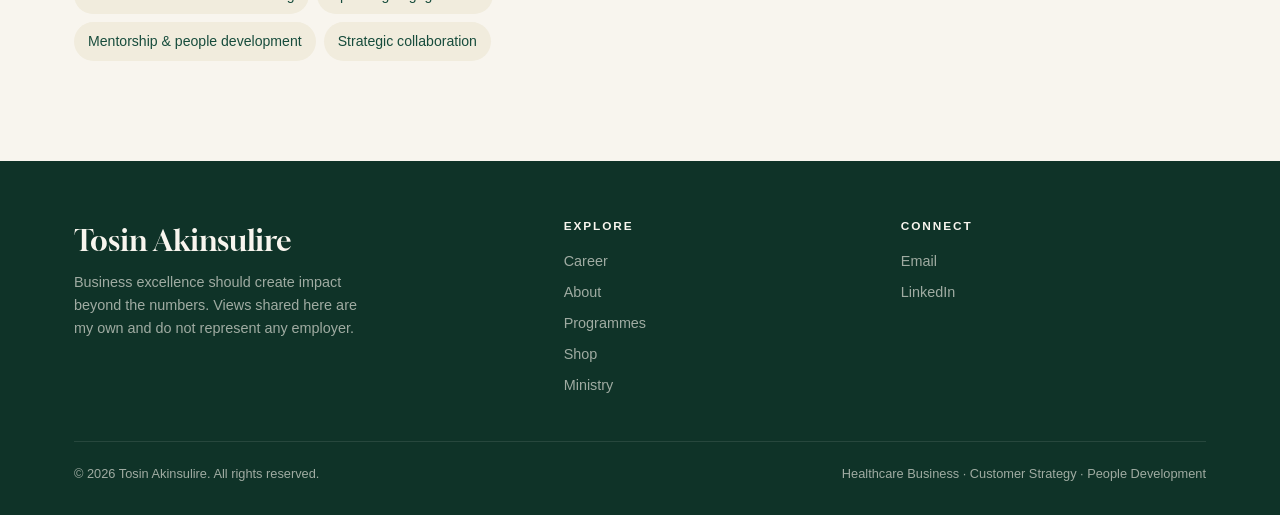
==== commit ba26d88c: "Add Tosin's portrait from the brand profile Co-Authored-By: Claude Opus 5.5 <noreply@anthropic.com>" ====
--- a/index.html
+++ b/index.html
@@ -11,7 +11,7 @@
 <link rel="preconnect" href="https://fonts.googleapis.com">
 <link rel="preconnect" href="https://fonts.gstatic.com" crossorigin>
 <link href="https://fonts.googleapis.com/css2?family=Gloock&family=Google+Sans+Flex:wght@400;500;600&display=swap" rel="stylesheet">
-<link rel="stylesheet" href="assets/styles.css?v=3">
+<link rel="stylesheet" href="assets/styles.css?v=4">
 </head>
 <body>
 <header class="site-header">
@@ -46,7 +46,7 @@
       </div>
       <p class="roles">Healthcare Business Leadership &nbsp;&middot;&nbsp; Customer Strategy &nbsp;&middot;&nbsp; Strategic Marketing &nbsp;&middot;&nbsp; People Development</p>
     </div>
-    <div class="portrait reveal"><span class="monogram">TA</span><img src="assets/tosin.jpg" alt="Portrait of Tosin Akinsulire" onerror="this.remove()"></div>
+    <div class="portrait reveal"><img src="assets/tosin.png" alt="Portrait of Tosin Akinsulire" width="639" height="800"></div>
   </div>
 </section>
 
@@ -128,7 +128,7 @@
 
 <section class="feature-photo">
   <div class="wrap">
-    <div class="photo"><span class="monogram">TA</span><img src="assets/tosin.jpg" alt="Portrait of Tosin Akinsulire" onerror="this.remove()"></div>
+    <div class="photo"><img src="assets/tosin.png" alt="Portrait of Tosin Akinsulire" width="639" height="800"></div>
     <div class="copy reveal">
       <span class="kicker">Beyond the boardroom</span>
       <h2>Faith, service and purpose.</h2>
--- a/assets/styles.css
+++ b/assets/styles.css
@@ -261,3 +261,7 @@
 .reveal { opacity: 0; transform: translateY(20px); transition: opacity .7s ease, transform .7s ease; }
 .reveal.in { opacity: 1; transform: none; }
 @media (prefers-reduced-motion: reduce) { .reveal { opacity: 1; transform: none; transition: none; } html { scroll-behavior: auto; } }
+
+/* Portrait cutout from brand profile (transparent PNG) */
+.portrait img { object-position: center top; }
+.feature-photo .photo img { object-fit: contain; object-position: center bottom; height: 92%; align-self: end; }
